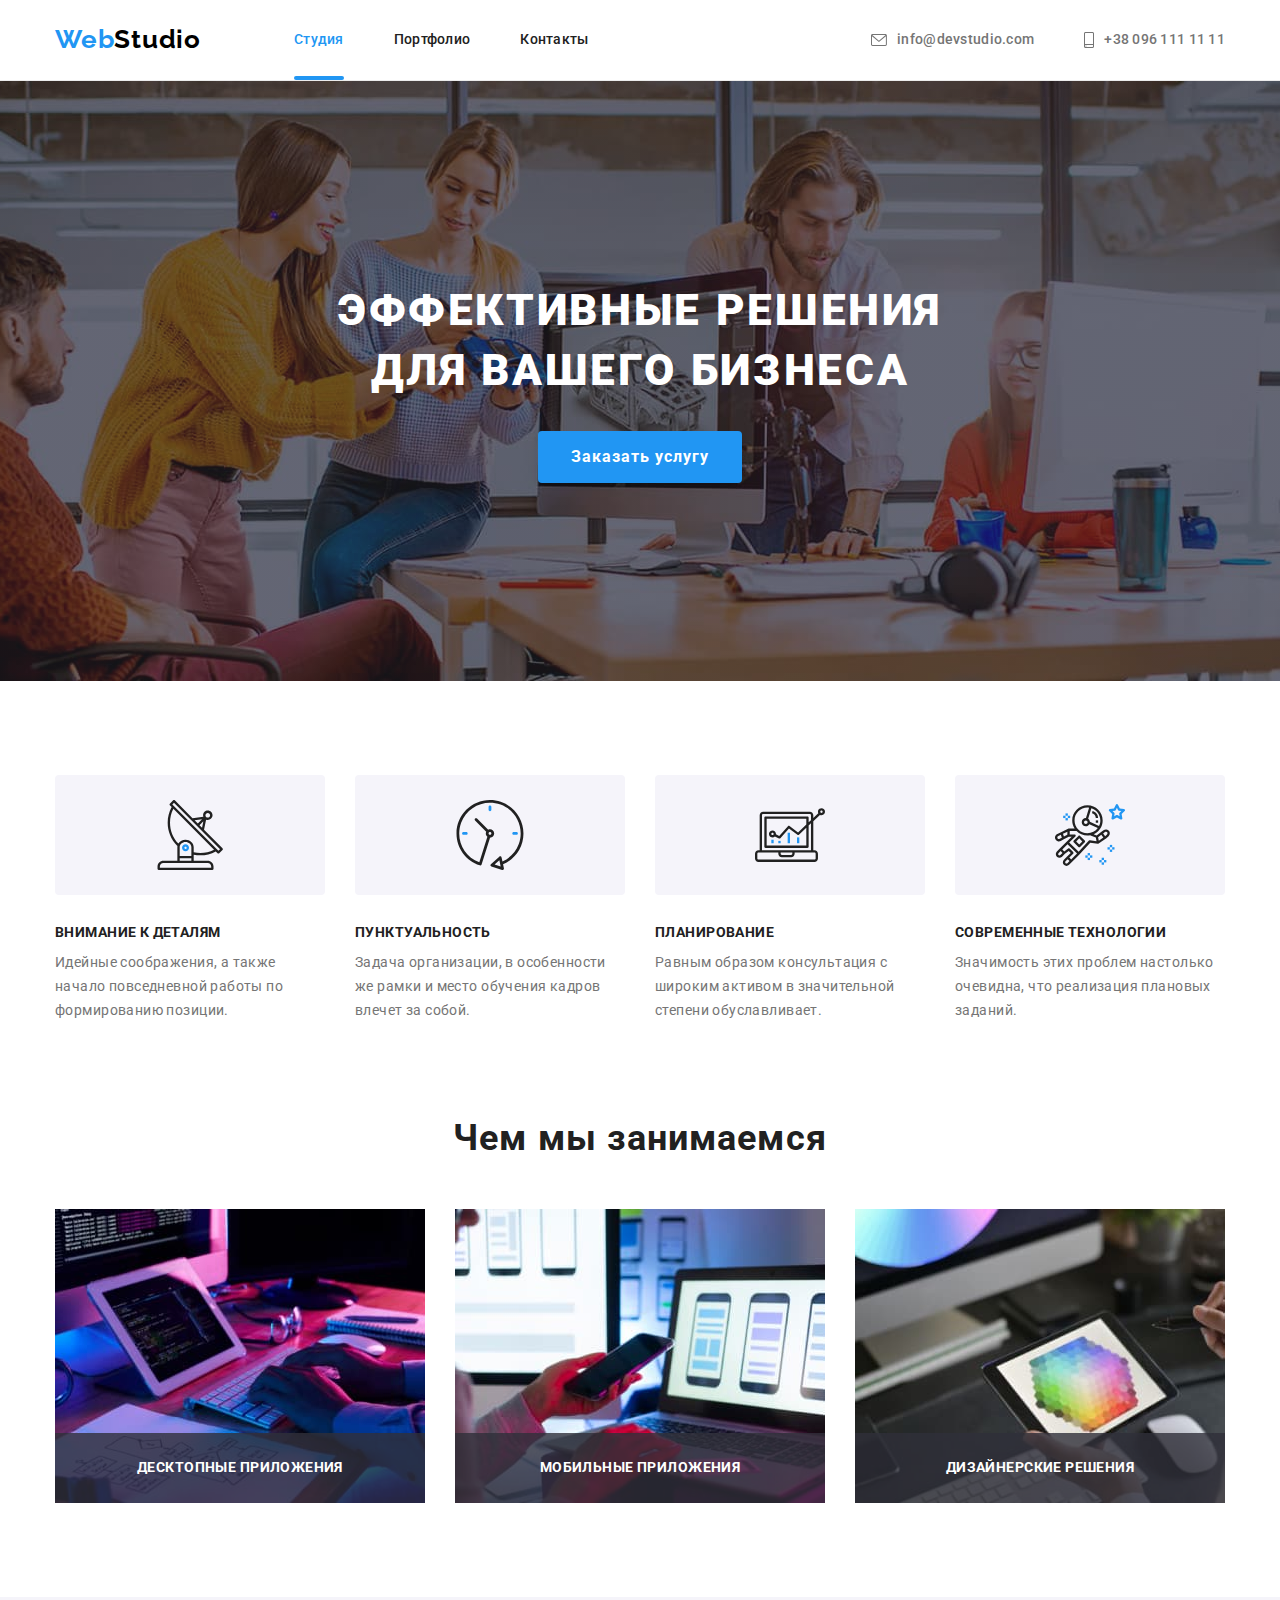
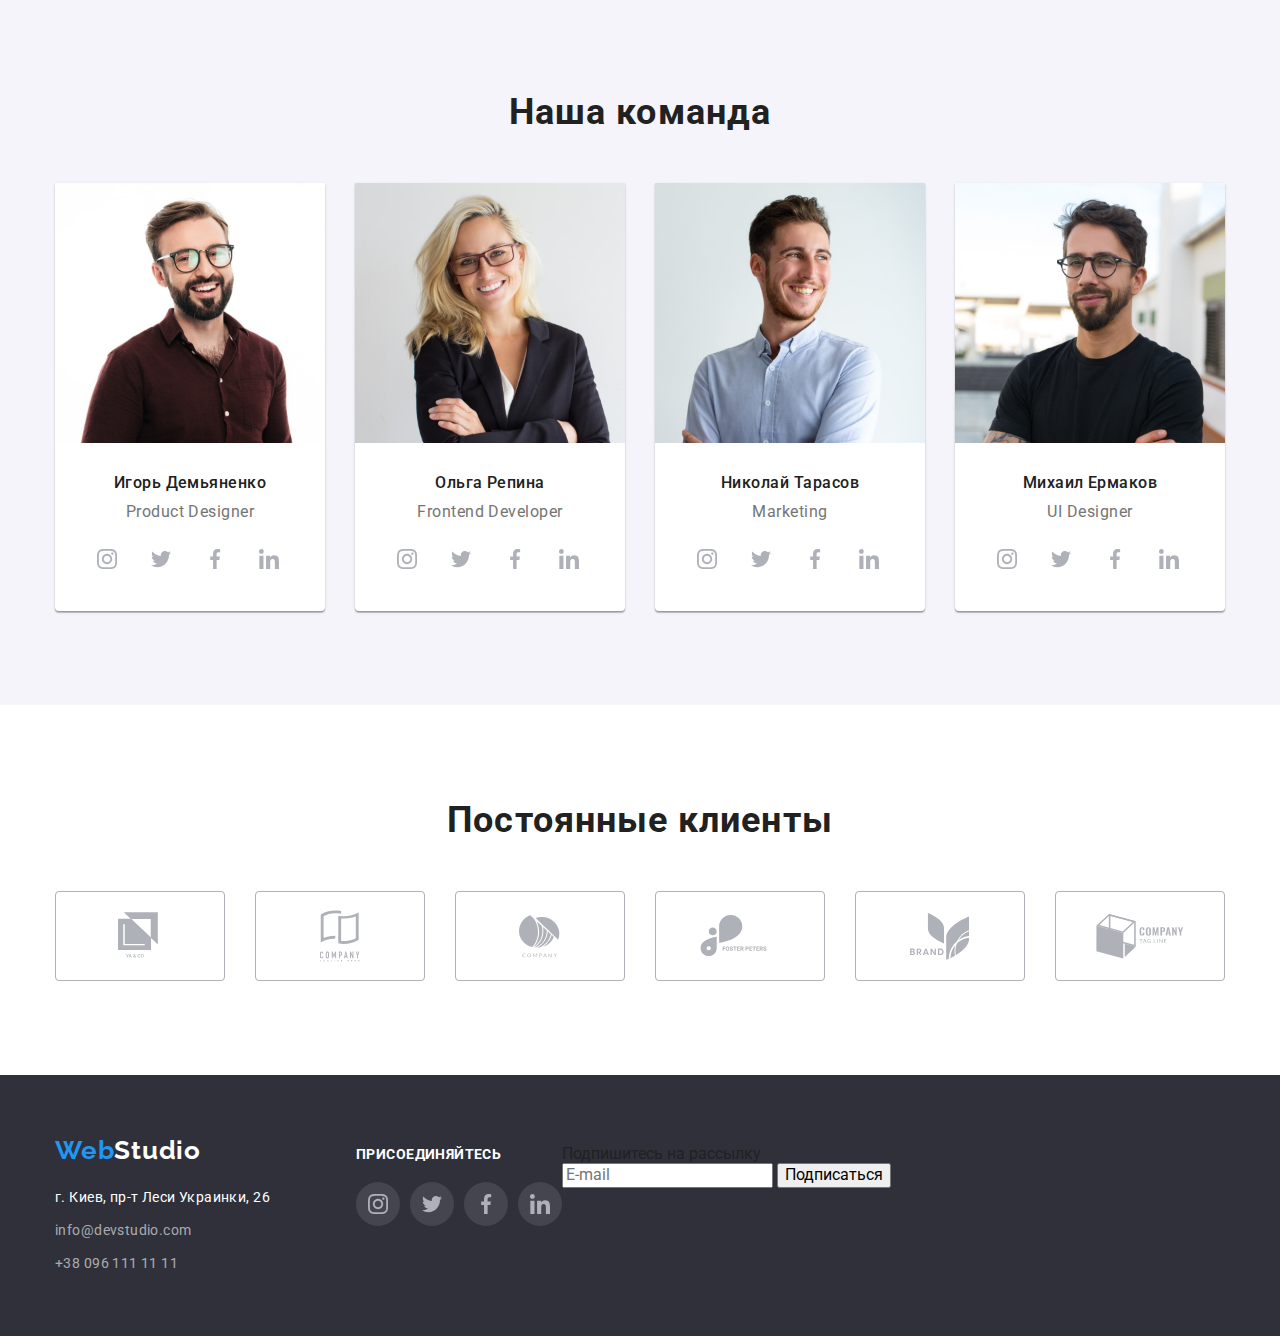
==== index.html @ e7ef0a03 "add basic markup of the form on main page, add new opimized SVG icons to the sprite" ====
<!DOCTYPE html>
<html lang="ru">
  <head>
    <meta charset="UTF-8" />
    <meta name="viewport" content="width=device-width, initial-scale=1.0" />
    <title>WebStudio</title>
    <link rel="preconnect" href="https://fonts.gstatic.com" />
    <link rel="preconnect" href="https://fonts.gstatic.com" />
    <link rel="preconnect" href="https://fonts.gstatic.com" />
    <link rel="preconnect" href="https://fonts.gstatic.com" />
    <link
      href="https://fonts.googleapis.com/css2?family=Raleway:wght@700&family=Roboto:wght@400;500;700;900&display=swap"
      rel="stylesheet"
    />
    <link
      rel="stylesheet"
      href="https://cdnjs.cloudflare.com/ajax/libs/modern-normalize/1.0.0/modern-normalize.min.css"
    />
    <link rel="stylesheet" href="./css/style.css" />
  </head>
  <body>
    <!-- Header of a page -->
    <header class="header">
      <div class="container">
        <!-- Navigation -->
        <nav class="site-nav">
          <!-- logo -->
          <a href="./index.html" class="logo link"><span>Web</span>Studio</a>
          <!-- Main links -->
          <ul class="main-nav list">
            <li class="item">
              <a href="./index.html" class="current link">Студия</a>
            </li>
            <li class="item">
              <a href="./portfolio.html" class="link">Портфолио</a>
            </li>
            <li class="item"><a href="#" class="link">Контакты</a></li>
          </ul>
        </nav>
        <!-- Contacnts -->
        <ul class="contacts-nav list">
          <li class="item">
            <a href="mailto:info@devstudio.com" class="link">
              <svg class="icon-email" width="16px" height="12px">
                <use href="./images/sprite.svg#email"></use>
              </svg>
              info@devstudio.com
            </a>
          </li>
          <li class="item">
            <a href="tel:+380961111111" class="link">
              <svg class="icon-phone" width="10px" height="16px">
                <use href="./images/sprite.svg#phone"></use>
              </svg>
              +38 096 111 11 11
            </a>
          </li>
        </ul>
      </div>
    </header>

    <!-- Main content-->
    <main>
      <!--Hero section-->
      <section class="hero">
        <h1 class="hero-title">Эффективные решения<br />для вашего бизнеса</h1>
        <a href="#" class="hero-button link" data-modal-open>Заказать услугу</a>
      </section>

      <!-- Section Our advantages -->
      <section class="section no-padding-bt">
        <h2 class="section-title visually-hidden">Наши преимущества</h2>
        <ul class="advantages list container">
          <li class="item">
            <div class="thumb">
              <svg class="icon">
                <use href="./images/sprite.svg#satellite-dish"></use>
              </svg>
            </div>
            <h3 class="title">Внимание к деталям</h3>
            <p>
              Идейные соображения, а также начало повседневной работы по
              формированию позиции.
            </p>
          </li>
          <li class="item">
            <div class="thumb">
              <svg class="icon">
                <use href="./images/sprite.svg#clock"></use>
              </svg>
            </div>
            <h3 class="title">Пунктуальность</h3>
            <p>
              Задача организации, в особенности же рамки и место обучения кадров
              влечет за собой.
            </p>
          </li>
          <li class="item">
            <div class="thumb">
              <svg class="icon">
                <use href="./images/sprite.svg#diagram"></use>
              </svg>
            </div>
            <h3 class="title">Планирование</h3>
            <p>
              Равным образом консультация с широким активом в значительной
              степени обуславливает.
            </p>
          </li>
          <li class="item">
            <div class="thumb">
              <svg class="icon">
                <use href="./images/sprite.svg#astronaut"></use>
              </svg>
            </div>
            <h3 class="title">Современные технологии</h3>
            <p>
              Значимость этих проблем настолько очевидна, что реализация
              плановых заданий.
            </p>
          </li>
        </ul>
      </section>

      <!-- Section What we do -->
      <section class="section works">
        <div class="container">
          <h2 class="section-title">Чем мы занимаемся</h2>
          <ul class="images list">
            <li class="item">
              <img
                src="./images/pic-1.jpg"
                alt="Человек пишет код на планшете с помощью беспроводной клавиатуры"
                width="370"
                height="294"
              />
              <div class="label">
                <p>Десктопные приложения</p>
              </div>
            </li>
            <li class="item">
              <img
                src="./images/pic-2.jpg"
                alt="Смартфон в руках человека"
                width="370"
                height="294"
              />
              <div class="label">
                <p>Мобильные приложения</p>
              </div>
            </li>
            <li class="item">
              <img
                src="./images/pic-3.jpg"
                alt="Человек выбирает стилусом на планшете цвет из палитры"
                width="370"
                height="294"
              />
              <div class="label">
                <p>Дизайнерские решения</p>
              </div>
            </li>
          </ul>
        </div>
      </section>

      <!-- Section Our team -->
      <section class="section team">
        <div class="container">
          <h2 class="section-title">Наша команда</h2>
          <ul class="team-memeber list">
            <li class="card">
              <img
                src="./images/team-member-1.jpg"
                alt="Парень в очках в бордовой рубашке"
                width="270"
                height="260"
              />
              <div class="card-info">
                <h3 class="title">Игорь Демьяненко</h3>
                <p>Product Designer</p>
                <ul class="social-links list">
                  <li class="icon-item">
                    <a
                      href="#"
                      class="icon-thumb link"
                      aria-label="instagram link"
                    >
                      <svg class="social-link-icon" width="20px" height="20px">
                        <use href="./images/sprite.svg#instagram"></use>
                      </svg>
                    </a>
                  </li>
                  <li class="icon-item">
                    <a
                      href="#"
                      class="icon-thumb link"
                      aria-label="twitter link"
                    >
                      <svg class="social-link-icon" width="20px" height="20px">
                        <use href="./images/sprite.svg#twitter"></use>
                      </svg>
                    </a>
                  </li>
                  <li class="icon-item">
                    <a
                      href="#"
                      class="icon-thumb link"
                      aria-label="facebook link"
                    >
                      <svg class="social-link-icon" width="20px" height="20px">
                        <use href="./images/sprite.svg#facebook"></use>
                      </svg>
                    </a>
                  </li>
                  <li class="icon-item">
                    <a
                      href="#"
                      class="icon-thumb link"
                      aria-label="linkedin link"
                    >
                      <svg class="social-link-icon" width="20px" height="20px">
                        <use href="./images/sprite.svg#linkedin"></use>
                      </svg>
                    </a>
                  </li>
                </ul>
              </div>
            </li>
            <li class="card">
              <img
                src="./images/team-member-2.jpg"
                alt="Блондинка в очках в черном пиджаке"
                width="270"
                height="260"
              />
              <div class="card-info">
                <h3 class="title">Ольга Репина</h3>
                <p>Frontend Developer</p>
                <ul class="social-links list">
                  <li class="icon-item">
                    <a
                      href="#"
                      class="icon-thumb link"
                      aria-label="instagram link"
                    >
                      <svg class="social-link-icon" width="20px" height="20px">
                        <use href="./images/sprite.svg#instagram"></use>
                      </svg>
                    </a>
                  </li>
                  <li class="icon-item">
                    <a
                      href="#"
                      class="icon-thumb link"
                      aria-label="twitter link"
                    >
                      <svg class="social-link-icon" width="20px" height="20px">
                        <use href="./images/sprite.svg#twitter"></use>
                      </svg>
                    </a>
                  </li>
                  <li class="icon-item">
                    <a
                      href="#"
                      class="icon-thumb link"
                      aria-label="facebook link"
                    >
                      <svg class="social-link-icon" width="20px" height="20px">
                        <use href="./images/sprite.svg#facebook"></use>
                      </svg>
                    </a>
                  </li>
                  <li class="icon-item">
                    <a
                      href="#"
                      class="icon-thumb link"
                      aria-label="linkedin link"
                    >
                      <svg class="social-link-icon" width="20px" height="20px">
                        <use href="./images/sprite.svg#linkedin"></use>
                      </svg>
                    </a>
                  </li>
                </ul>
              </div>
            </li>
            <li class="card">
              <img
                src="./images/team-member-3.jpg"
                alt="Парень в голубой рубашке"
                width="270"
                height="260"
              />
              <div class="card-info">
                <h3 class="title">Николай Тарасов</h3>
                <p>Marketing</p>
                <ul class="social-links list">
                  <li class="icon-item">
                    <a
                      href="#"
                      class="icon-thumb link"
                      aria-label="instagram link"
                    >
                      <svg class="social-link-icon" width="20px" height="20px">
                        <use href="./images/sprite.svg#instagram"></use>
                      </svg>
                    </a>
                  </li>
                  <li class="icon-item">
                    <a
                      href="#"
                      class="icon-thumb link"
                      aria-label="twitter link"
                    >
                      <svg class="social-link-icon" width="20px" height="20px">
                        <use href="./images/sprite.svg#twitter"></use>
                      </svg>
                    </a>
                  </li>
                  <li class="icon-item">
                    <a
                      href="#"
                      class="icon-thumb link"
                      aria-label="facebook link"
                    >
                      <svg class="social-link-icon" width="20px" height="20px">
                        <use href="./images/sprite.svg#facebook"></use>
                      </svg>
                    </a>
                  </li>
                  <li class="icon-item">
                    <a
                      href="#"
                      class="icon-thumb link"
                      aria-label="linkedin link"
                    >
                      <svg class="social-link-icon" width="20px" height="20px">
                        <use href="./images/sprite.svg#linkedin"></use>
                      </svg>
                    </a>
                  </li>
                </ul>
              </div>
            </li>
            <li class="card">
              <img
                src="./images/team-member-4.jpg"
                alt="Парень в очках в черной футболке"
                width="270"
                height="260"
              />
              <div class="card-info">
                <h3 class="title">Михаил Ермаков</h3>
                <p>UI Designer</p>
                <ul class="social-links list">
                  <li class="icon-item">
                    <a
                      href="#"
                      class="icon-thumb link"
                      aria-label="instagram link"
                    >
                      <svg class="social-link-icon" width="20px" height="20px">
                        <use href="./images/sprite.svg#instagram"></use>
                      </svg>
                    </a>
                  </li>
                  <li class="icon-item">
                    <a
                      href="#"
                      class="icon-thumb link"
                      aria-label="twitter link"
                    >
                      <svg class="social-link-icon" width="20px" height="20px">
                        <use href="./images/sprite.svg#twitter"></use>
                      </svg>
                    </a>
                  </li>
                  <li class="icon-item">
                    <a
                      href="#"
                      class="icon-thumb link"
                      aria-label="facebook link"
                    >
                      <svg class="social-link-icon" width="20px" height="20px">
                        <use href="./images/sprite.svg#facebook"></use>
                      </svg>
                    </a>
                  </li>
                  <li class="icon-item">
                    <a
                      href="#"
                      class="icon-thumb link"
                      aria-label="linkedin link"
                    >
                      <svg class="social-link-icon" width="20px" height="20px">
                        <use href="./images/sprite.svg#linkedin"></use>
                      </svg>
                    </a>
                  </li>
                </ul>
              </div>
            </li>
          </ul>
        </div>
      </section>
      <section class="section clients">
        <div class="container">
          <h2 class="section-title">Постоянные клиенты</h2>
          <ul class="list">
            <li class="client-thumb">
              <a href="#" class="link">
                <svg class="icon" width="44px" height="49px">
                  <use href="./images/sprite.svg#logo-1"></use>
                </svg>
              </a>
            </li>
            <li class="client-thumb">
              <a href="#" class="link">
                <svg class="icon" width="40px" height="52px">
                  <use href="./images/sprite.svg#logo-2"></use>
                </svg>
              </a>
            </li>
            <li class="client-thumb">
              <a href="#" class="link">
                <svg class="icon" width="41px" height="43px">
                  <use href="./images/sprite.svg#logo-3"></use>
                </svg>
              </a>
            </li>
            <li class="client-thumb">
              <a href="#" class="link">
                <svg class="icon" width="80px" height="42px">
                  <use href="./images/sprite.svg#logo-4"></use>
                </svg>
              </a>
            </li>
            <li class="client-thumb">
              <a href="#" class="link">
                <svg class="icon" width="59px" height="47px">
                  <use href="./images/sprite.svg#logo-5"></use>
                </svg>
              </a>
            </li>
            <li class="client-thumb">
              <a href="#" class="link">
                <svg class="icon" width="88px" height="45px">
                  <use href="./images/sprite.svg#logo-6"></use>
                </svg>
              </a>
            </li>
          </ul>
        </div>
      </section>
    </main>

    <!-- Footer of a page -->
    <footer class="footer">
      <div class="container">
        <!-- Logo -->
        <div class="adress-wrapper">
          <a href="./index.html" class="logo link"><span>Web</span>Studio</a>
          <!-- Adress -->
          <address>
            <ul class="footer-info list">
              <li class="footer-address item">
                г. Киев, пр-т Леси Украинки, 26
              </li>
              <li class="item">
                <a href="mailto:info@devstudio.com" class="footer-contact link"
                  >info@devstudio.com</a
                >
              </li>
              <li class="item">
                <a href="tel:+380961111111" class="footer-contact link"
                  >+38 096 111 11 11</a
                >
              </li>
            </ul>
          </address>
        </div>
        <div class="social-links-wrapper">
          <p>Присоединяйтесь</p>
          <ul class="social-links list">
            <li class="icon-item">
              <a href="#" class="icon-thumb link" aria-label="instagram link">
                <svg class="social-link-icon" width="20px" height="20px">
                  <use href="./images/sprite.svg#instagram"></use>
                </svg>
              </a>
            </li>
            <li class="icon-item">
              <a href="#" class="icon-thumb link" aria-label="twitter link">
                <svg class="social-link-icon" width="20px" height="20px">
                  <use href="./images/sprite.svg#twitter"></use>
                </svg>
              </a>
            </li>
            <li class="icon-item">
              <a href="#" class="icon-thumb link" aria-label="facebook link">
                <svg class="social-link-icon" width="20px" height="20px">
                  <use href="./images/sprite.svg#facebook"></use>
                </svg>
              </a>
            </li>
            <li class="icon-item">
              <a href="#" class="icon-thumb link" aria-label="linkedin link">
                <svg class="social-link-icon" width="20px" height="20px">
                  <use href="./images/sprite.svg#linkedin"></use>
                </svg>
              </a>
            </li>
          </ul>
        </div>
        <div class="subscribe-wrapper">
          <p>Подпишитесь на рассылку</p>
          <form>
            <input type="email" name="email" placeholder="E-mail" />
            <button type="submit">Подписаться</button>
          </form>
        </div>
      </div>
    </footer>

    <!-- Modal window -->
    <div class="backdrop is-hidden" data-modal>
      <div class="modal">
        <button class="button" data-modal-close>
          <svg class="icon-close" width="11px" height="11px">
            <use href="./images/sprite.svg#close"></use>
          </svg>
        </button>
      </div>
    </div>
    <script src="./js/modal.js"></script>
    <script>
      (() => {
        document
          .querySelector(".js-speaker-form")
          .addEventListener("submit", (e) => {
            e.preventDefault();

            new FormData(e.currentTarget).forEach((value, name) =>
              console.log(`${name}: ${value}`)
            );

            e.currentTarget.reset();
          });
      })();
    </script>
  </body>
</html>
---- css/style.css ----
/* Палитра
color: #212121; цвет основного текста
color: #757575; цвет текста второстепенный
color: #2196F3; цвет акцента
color: #FFFFFF; для адреса
color: rgba(255, 255, 255, 0.6); для ссылок в футере
color: #000000; цвет лого 2й части

background: #FFFFFF; основной
background: #2F303A; цвет фона hero и футера
background: #F5F4FA; цвет фона секции наша команда
 */

:root {
  --primary-text-color: #212121;
  --secondary-text-color: #757575;
  --primary-accent-color: #2196f3;
  --secondary-accent-color: #ffffff;
  --footer-link-color: rgba(255, 255, 255, 0.6);
  --logo-color: #000000;
  --primary-background-color: #ffffff;
  --secondary-background-color: #2f303a;
  --section-background-color: #f5f4fa;
  --portfolio-card-border-color: #eeeeee;
  --header-border-color: #ececec;
  --icon-color: #afb1b8;
  --lable-background-color: rgba(47, 48, 58, 0.8);
  --card-overlay-color: rgba(33, 150, 243, 0.9);
  --backdrop-background-color: rgba(0, 0, 0, 0.2);
}

/* Main features */

body {
  font-family: "Roboto", sans-serif;
  color: var(--primary-text-color);
  background-color: var(--primary-background-color);
}

h1,
h2,
h3,
h4,
h5,
h6,
p {
  margin-top: 0;
  margin-bottom: 0;
}

.list {
  padding: 0;
  margin: 0;
  list-style: none;
}

.link {
  text-decoration: none;
  color: var(--primary-text-color);
}

.container {
  width: 1200px;
  padding-left: 15px;
  padding-right: 15px;
  margin-top: 0;
  margin-bottom: 0;
  margin-right: auto;
  margin-left: auto;

  /* outline: 1px solid tomato; */
}

img {
  display: block;
  max-width: 100%;
  height: auto;
}

.visually-hidden {
  position: absolute;
  width: 1px;
  height: 1px;
  margin: -1px;
  border: 0;
  padding: 0;
  clip: rect(0 0 0 0);
  overflow: hidden;
}

/* Header */
/* Logo */
.logo {
  font-family: "Raleway", sans-serif;
  font-weight: 700;
  font-size: 26px;
  line-height: 1.2;
  letter-spacing: 0.03em;

  color: var(--logo-color);

  /* background-color: teal; */
}
.logo span {
  color: var(--primary-accent-color);
}

.logo:focus,
.logo:hover {
  cursor: pointer;
}

/* Navigation */
.header .container {
  display: flex;
  align-items: center;

  /* background-color: orange; */
}

.header {
  border-bottom: 1px solid var(--header-border-color);
}

.site-nav {
  display: flex;
  align-items: center;
}
.site-nav .logo {
  margin-right: 93px;
}

.main-nav {
  display: flex;
}

.main-nav > .item:not(:last-child) {
  margin-right: 50px;
}

.main-nav .link {
  display: block;
  padding-top: 32px;
  padding-bottom: 32px;

  font-weight: 500;
  font-size: 14px;
  line-height: 1.14;
  letter-spacing: 0.02em;

  transition-property: color;
  transition-duration: 250ms;
  transition-timing-function: cubic-bezier(0.4, 0, 0.2, 1);
}

.main-nav a:visited {
  color: var(--primary-text-color);
}

.main-nav .link:hover,
.main-nav .link:focus,
.contacts-nav .link:focus,
.contacts-nav .link:hover {
  color: var(--primary-accent-color);
  cursor: pointer;
}
.main-nav .item .current {
  position: relative;
}

.main-nav .current.link {
  color: var(--primary-accent-color);
}

.current.link::after {
  position: absolute;
  bottom: 0;
  left: 0;

  content: "";
  display: block;
  width: 100%;
  height: 4px;
  border-radius: 2px;
  background: var(--primary-accent-color);
}

.main-nav .current .link:hover {
  cursor: pointer;
}

/* Contacts navigation */
.contacts-nav {
  display: flex;
  margin-left: auto;
}

.contacts-nav > .item:not(:last-child) {
  margin-right: 50px;
}

.contacts-nav .link {
  display: block;
  display: flex;
  align-items: center;

  font-weight: 500;
  font-size: 14px;
  line-height: 1.14;
  letter-spacing: 0.02em;

  color: var(--secondary-text-color);

  transition-property: color;
  transition-duration: 250ms;
  transition-timing-function: cubic-bezier(0.4, 0, 0.2, 1);
}

.icon-email {
  margin-right: 10px;
  fill: currentColor;
}

.icon-phone {
  margin-right: 10px;
  fill: currentColor;
}

/* Main page */

/* Hero */
.hero {
  padding: 200px 0;
  text-align: center;
  background-color: var(--secondary-background-color);

  max-width: 1600px;
  height: 600px;
  margin: 0 auto;
  background-image: linear-gradient(
      to right,
      rgba(47, 48, 58, 0.4),
      rgba(47, 48, 58, 0.4)
    ),
    url(../images/bg-hero-photo-otimized.jpg);
  background-repeat: no-repeat;
  background-size: cover;
  background-position: center;
}

.hero-title {
  margin-bottom: 30px;

  font-weight: 900;
  font-size: 44px;
  line-height: 1.36;
  letter-spacing: 0.06em;
  text-transform: uppercase;

  color: var(--secondary-accent-color);
}

.hero-button {
  display: inline-block;
  border: 1px solid transparent;
  border-radius: 4px;
  padding-top: 10px;
  padding-bottom: 10px;
  padding-left: 32px;
  padding-right: 32px;
  min-width: 200px;
  text-align: center;

  font-weight: 700;
  font-size: 16px;
  line-height: 1.87;
  letter-spacing: 0.06em;

  color: var(--secondary-accent-color);
  background-color: var(--primary-accent-color);
  box-shadow: 0px 4px 4px rgba(0, 0, 0, 0.15);

  transition-property: background-color, color;
  transition-duration: 250ms;
  transition-timing-function: cubic-bezier(0.4, 0, 0.2, 1);
}

.hero-button:focus,
.hero-button:hover {
  color: var(--primary-accent-color);
  background-color: var(--secondary-accent-color);
  cursor: pointer;
}

/* Common section features */
.section {
  padding-top: 94px;
  padding-bottom: 94px;
}

.section.no-padding-bt {
  padding-bottom: 0;
}

.section-title {
  margin-bottom: 50px;

  font-weight: 700;
  font-size: 36px;
  line-height: 1.17;
  text-align: center;
  letter-spacing: 0.03em;
}

/* Section Our advantages  */
.advantages.container {
  display: flex;
}

.advantages .item {
  width: calc((100% - 3 * 30px) / 4);
}

.advantages .item:not(:last-child) {
  margin-right: 30px;
}

.advantages .title {
  margin-bottom: 10px;

  font-weight: 700;
  font-size: 14px;
  line-height: 1.14;
  letter-spacing: 0.03em;
  text-transform: uppercase;
}

.advantages p {
  font-weight: 400;
  font-size: 14px;
  line-height: 1.71;
  letter-spacing: 0.03em;

  color: var(--secondary-text-color);
}
.advantages .thumb {
  display: flex;
  background-color: var(--section-background-color);
  border-radius: 4px;
  margin-bottom: 30px;
  height: 120px;
  justify-content: center;
  align-items: center;
}

.thumb > .icon {
  width: 70px;
  height: 70px;
}

/* Section What we do  */

.images.list {
  display: flex;
}

.images > .item {
  position: relative;

  display: block;
  width: calc((100% - 2 * 30px) / 3);
}

.images > .item:not(:last-child) {
  margin-right: 30px;
}

.images .label {
  position: absolute;
  bottom: 0;
  left: 0;
  right: 0;

  display: flex;
  align-items: center;
  justify-content: center;

  width: 370px;
  min-height: 70px;

  background-color: var(--lable-background-color);
}

.label > p {
  font-weight: 700;
  font-size: 14px;
  line-height: 1.14;
  letter-spacing: 0.03em;
  text-transform: uppercase;
  color: var(--secondary-accent-color);
}

/* Section Our team */
.team {
  background-color: var(--section-background-color);
}
.team-memeber.list {
  display: flex;
}

.team-memeber > .card {
  width: calc((100% - 3 * 30px) / 4);
  background-color: var(--primary-background-color);
  box-shadow: 0px 1px 3px rgba(0, 0, 0, 0.12), 0px 1px 1px rgba(0, 0, 0, 0.14),
    0px 2px 1px rgba(0, 0, 0, 0.2);
  border-radius: 0px 0px 4px 4px;
}

.team-memeber > .card:not(:last-child) {
  margin-right: 30px;
}

.team-memeber .card-info {
  display: inline-block;
  width: 270px;
  padding-top: 30px;
  padding-bottom: 30px;
  padding-left: 30px;
  padding-right: 30px;
  text-align: center;
}

.team-memeber .title {
  margin-bottom: 10px;

  font-weight: 500;
  font-size: 16px;
  line-height: 1.19;
  letter-spacing: 0.03em;
}

.team p {
  font-weight: 400;
  font-size: 16px;
  line-height: 1.19;
  letter-spacing: 0.03em;
  margin-bottom: 16px;

  color: var(--secondary-text-color);
}

/* Social links */

.social-links {
  display: flex;
}
.social-links > .icon-item {
  display: flex;
}

.social-links .icon-item:not(:last-child) {
  margin-right: 10px;
}

.social-links .icon-thumb {
  display: flex;
  width: 44px;
  height: 44px;
  justify-content: center;
  align-items: center;
  color: var(--icon-color);
  border: 1px solid transparent;
  border-radius: 50%;

  transition-property: color, background-color;
  transition-duration: 250ms;
  transition-timing-function: cubic-bezier(0.4, 0, 0.2, 1);
}

.social-links .icon-thumb:hover {
  cursor: pointer;
  color: var(--secondary-accent-color);
  background-color: var(--primary-accent-color);
}

.social-link-icon {
  fill: currentColor;
}

/* Our clients section */

.clients .list {
  display: flex;
}

.client-thumb {
  width: calc((100% - 5 * 30px) / 6);
}

.client-thumb:not(:last-child) {
  margin-right: 30px;
}
.client-thumb > .link {
  display: flex;
  justify-content: center;
  align-items: center;
  height: 90px;
  color: var(--icon-color);
  border: 1px solid var(--icon-color);
  border-radius: 4px;

  transition-property: color, border-color;
  transition-duration: 250ms;
  transition-timing-function: cubic-bezier(0.4, 0, 0.2, 1);
}

.client-thumb > .link:hover {
  color: var(--primary-accent-color);
  border: 1px solid var(--primary-accent-color);
  cursor: pointer;
}

.client-thumb .icon {
  fill: currentColor;
}

/* Footer */
.footer {
  background-color: var(--secondary-background-color);
}

.footer .container {
  display: flex;
  align-items: baseline;
  padding-top: 60px;
  padding-bottom: 60px;
}

.footer .adress-wrapper {
  width: 231px;
  margin-right: 70px;
}

.footer .logo {
  display: inline-block;
  margin-bottom: 20px;
  color: var(--secondary-accent-color);

  /* background-color: teal; */
}

.footer-info .item {
  display: block;
}

.footer-address {
  font-weight: 400;
  font-size: 14px;
  line-height: 1.71;
  letter-spacing: 0.03em;
  font-style: normal;
  color: var(--secondary-accent-color);
}

.footer-contact {
  font-weight: 400;
  font-size: 14px;
  line-height: 1.71;
  letter-spacing: 0.03em;
  font-style: normal;
  color: var(--footer-link-color);

  transition-property: color;
  transition-duration: 250ms;
  transition-timing-function: cubic-bezier(0.4, 0, 0.2, 1);
}

.footer-info > .item:not(:last-child) {
  margin-bottom: 9px;
}

.footer-contact:focus,
.footer-contact:hover {
  color: var(--primary-accent-color);
  cursor: pointer;
}

.social-links-wrapper > p {
  margin-bottom: 20px;

  font-weight: 700;
  font-size: 14px;
  line-height: 1.14x;
  letter-spacing: 0.03em;
  text-transform: uppercase;

  color: #ffffff;
}

.footer .icon-thumb {
  background: rgba(255, 255, 255, 0.1);
  border: 1px solid transparent;
  border-radius: 50%;
}

/* Portfolio page */
/* Filter */
.portfolio.container {
  padding-top: 94px;
  padding-bottom: 94px;
}

.filter.list {
  display: flex;
  margin-bottom: 50px;
  justify-content: center;
}

.filter .item:not(:last-child) {
  margin-right: 8px;
}

.filter-button {
  padding-top: 6px;
  padding-right: 22px;
  padding-bottom: 6px;
  padding-left: 22px;

  border: 1px solid transparent;
  border-radius: 4px;

  font-weight: 500;
  font-size: 16px;
  line-height: 1.62;
  letter-spacing: 0.03em;

  transition-property: color, background-color, box-shadow, border;
  transition-duration: 250ms;
  transition-timing-function: cubic-bezier(0.4, 0, 0.2, 1);
}

.filter-button:hover,
.filter-button:focus {
  color: var(--secondary-accent-color);
  background-color: var(--primary-accent-color);
  box-shadow: 0px 3px 1px rgba(0, 0, 0, 0.1), 0px 1px 2px rgba(0, 0, 0, 0.08),
    0px 2px 2px rgba(0, 0, 0, 0.12);
  border: 1px solid var(--primary-accent-color);
}

/* Examples */
.work-examples.list {
  display: flex;
  flex-wrap: wrap;
}

.example-card {
  width: calc((100% - 2 * 30px) / 3);
  margin-right: 30px;
  margin-bottom: 30px;
}

.example-card:nth-child(3n) {
  margin-right: 0;
}

.example-card:nth-last-child(-n + 3) {
  margin-bottom: 0;
}

.example-card > .link {
  display: block;

  transition-property: box-shadow;
  transition-duration: 250ms;
  transition-timing-function: cubic-bezier(0.4, 0, 0.2, 1);
}

.example-card > .link:hover {
  box-shadow: 0px 1px 1px rgba(0, 0, 0, 0.12), 0px 4px 4px rgba(0, 0, 0, 0.06),
    1px 4px 6px rgba(0, 0, 0, 0.16);
  cursor: pointer;
}

.example-card .card-info {
  width: 370px;
  padding-top: 20px;
  padding-right: 24px;
  padding-bottom: 20px;
  padding-left: 24px;
  border-left: 1px solid var(--portfolio-card-border-color);
  border-right: 1px solid var(--portfolio-card-border-color);
  border-bottom: 1px solid var(--portfolio-card-border-color);
}

.example-card .title {
  margin-bottom: 4px;

  text-align: left;
  font-weight: 700;
  font-size: 18px;
  line-height: 2;
  letter-spacing: 0.06em;

  color: var(--primary-text-color);
}

.example-card p {
  text-align: left;
  font-weight: 400;
  font-size: 16px;
  line-height: 1.88;
  letter-spacing: 0.03em;

  color: var(--secondary-text-color);
}

.example-card .thumb {
  position: relative;

  overflow: hidden;
}

.example-card .thumb::before {
  display: inline-block;
  content: "";

  position: absolute;
  width: 100%;
  height: 100%;
  background-color: var(--card-overlay-color);

  opacity: 0;

  transform: translateY(100%);
  transition-property: opacity, transform;
  transition-duration: 250ms;
  transition-timing-function: cubic-bezier(0.4, 0, 0.2, 1);
}

.thumb > .description {
  position: absolute;

  padding-top: 63px;
  padding-bottom: 63px;
  padding-right: 24px;
  padding-left: 24px;
  font-weight: 400;
  font-size: 18px;
  line-height: 1.56;
  letter-spacing: 0.03em;

  color: var(--secondary-accent-color);

  opacity: 0;

  transform: translateY(100%);

  transition-property: opacity, transform;
  transition-duration: 250ms;
  transition-timing-function: cubic-bezier(0.4, 0, 0.2, 1);
}

.example-card > .link:hover .thumb::before {
  transform: translateY(0);
}

.example-card > .link:hover .description {
  transform: translateY(0);
}

.example-card:hover .thumb::before {
  opacity: 1;
}

.example-card:hover .description {
  opacity: 1;
}

/* Modal window */
.backdrop {
  position: fixed;
  top: 0;
  left: 0;
  width: 100%;
  height: 100%;

  opacity: 1;

  transition: opacity 250ms cubic-bezier(0.4, 0, 0.2, 1);

  background-color: var(--backdrop-background-color);
}

.backdrop.is-hidden {
  visibility: hidden;
  opacity: 0;
  pointer-events: none;
}

.backdrop.is-hidden .modal {
  transform: translate(-50%, -50%) scale(0.8);
}

.modal {
  position: absolute;
  top: 50%;
  left: 50%;

  display: flex;
  justify-content: flex-end;
  min-width: 528px;
  min-height: 581px;
  padding: 8px;

  background-color: var(--primary-background-color);
  box-shadow: 0px 1px 3px rgba(0, 0, 0, 0.12), 0px 1px 1px rgba(0, 0, 0, 0.14),
    0px 2px 1px rgba(0, 0, 0, 0.2);
  border-radius: 4px;

  transform: translate(-50%, -50%) scale(1);
  transition: transform 250ms cubic-bezier(0.4, 0, 0.2, 1);
}

.modal .button {
  display: flex;
  display: block;
  justify-content: center;
  align-items: center;
  width: 30px;
  height: 30px;
  border-radius: 50%;
  border: 1px solid var(--header-border-color);

  background-color: transparent;

  transition-property: opacity;
  transition-duration: 250ms;
  transition-timing-function: cubic-bezier(0.4, 0, 0.2, 1);
}

.modal .button:hover,
.modal .button:focus {
  color: var(--primary-accent-color);
  cursor: pointer;
  border: 1px solid var(--primary-accent-color);
}

.button .icon-close {
  fill: currentColor;
}
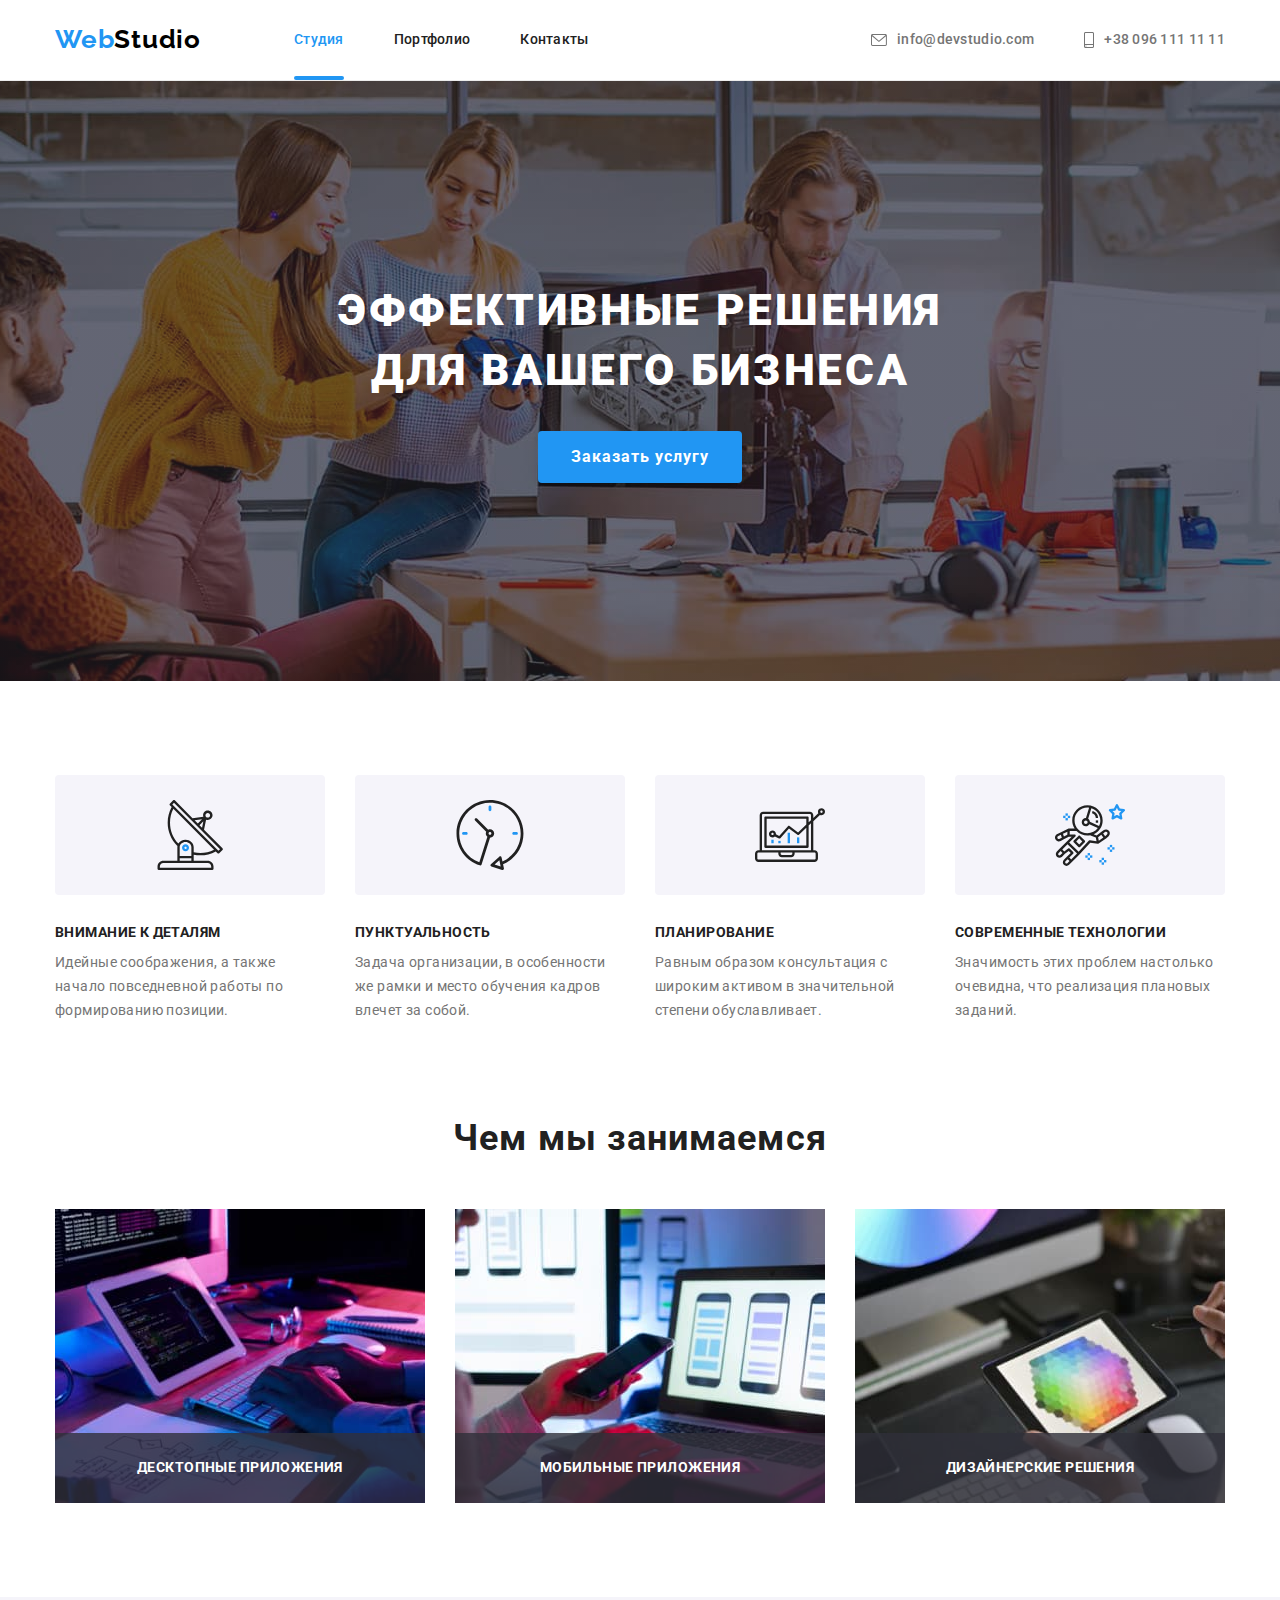
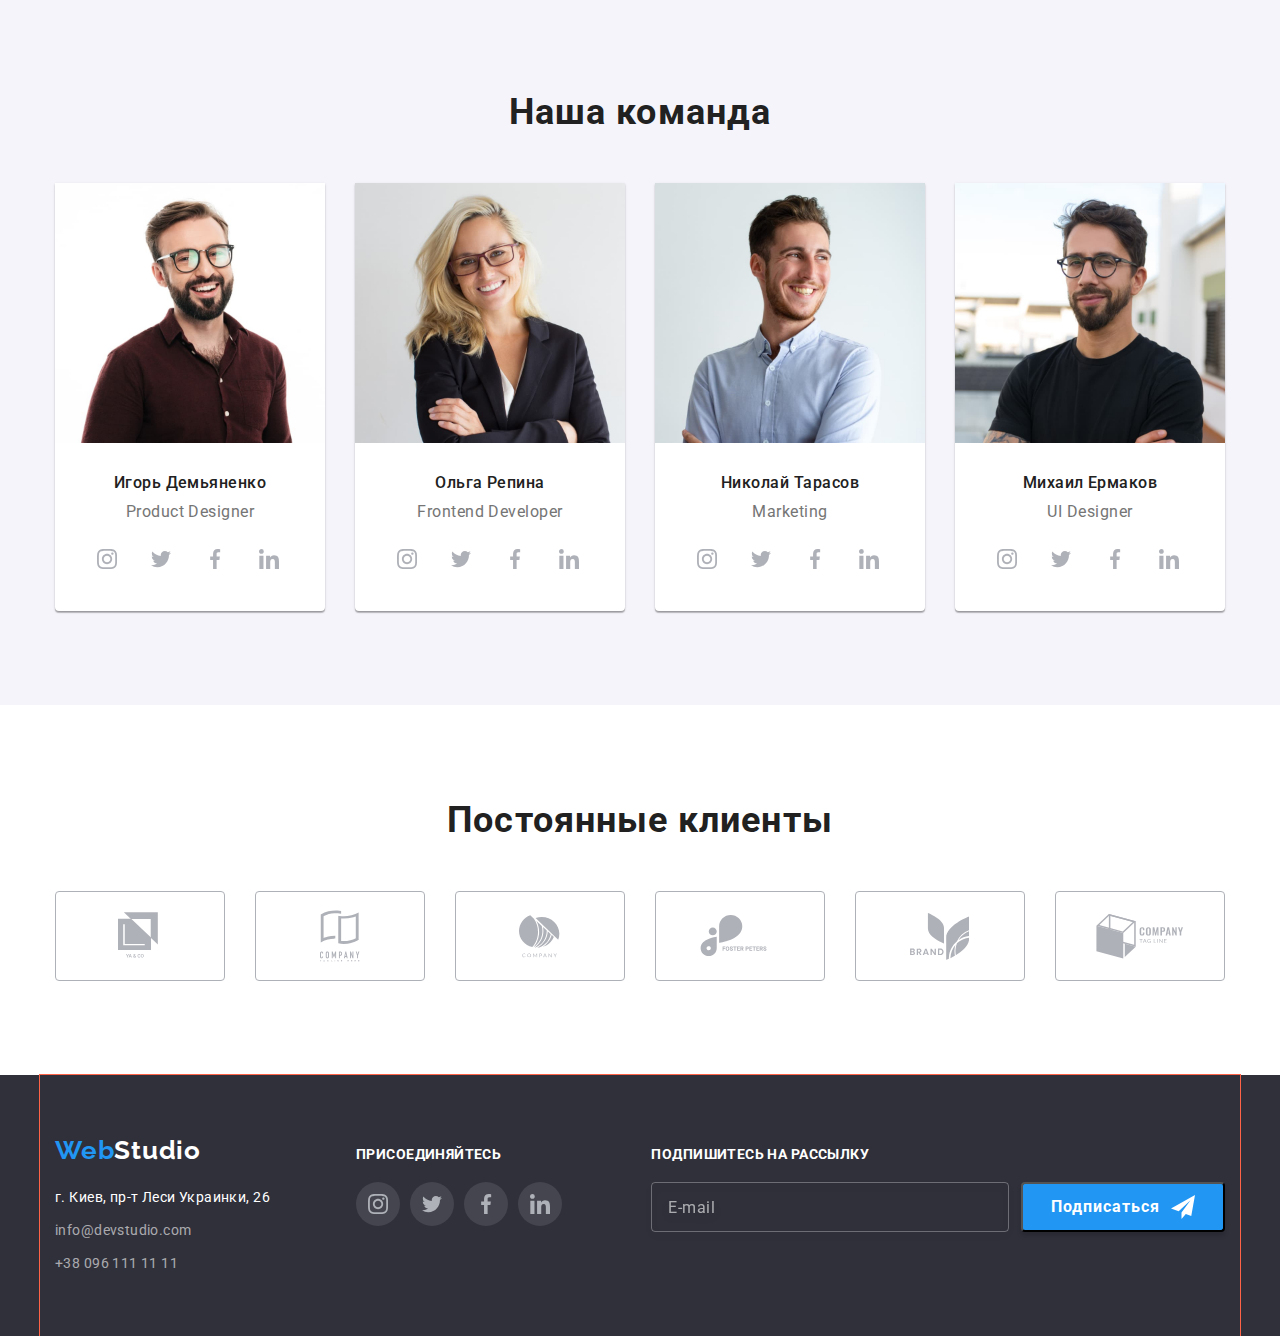
==== commit 20638977: "add style to the subscription form" ====
--- a/index.html
+++ b/index.html
@@ -515,9 +515,19 @@
         </div>
         <div class="subscribe-wrapper">
           <p>Подпишитесь на рассылку</p>
-          <form>
-            <input type="email" name="email" placeholder="E-mail" />
-            <button type="submit">Подписаться</button>
+          <form class="form js-speaker-form">
+            <input
+              class="form-input"
+              type="email"
+              name="email"
+              placeholder="E-mail"
+            />
+            <button class="button" type="submit">
+              <span>Подписаться</span>
+              <svg class="icon-send" width="24px" height="24px">
+                <use href="./images/sprite.svg#send"></use>
+              </svg>
+            </button>
           </form>
         </div>
       </div>
@@ -534,6 +544,7 @@
       </div>
     </div>
     <script src="./js/modal.js"></script>
+
     <script>
       (() => {
         document
--- a/css/style.css
+++ b/css/style.css
@@ -534,6 +534,8 @@
   align-items: baseline;
   padding-top: 60px;
   padding-bottom: 60px;
+
+  outline: 1px solid tomato;
 }
 
 .footer .adress-wrapper {
@@ -585,7 +587,8 @@
   cursor: pointer;
 }
 
-.social-links-wrapper > p {
+.social-links-wrapper > p,
+.subscribe-wrapper > p {
   margin-bottom: 20px;
 
   font-weight: 700;
@@ -603,6 +606,88 @@
   border-radius: 50%;
 }
 
+.subscribe-wrapper {
+  margin-left: auto;
+}
+
+.footer .form {
+  display: flex;
+}
+
+.footer .form-input {
+  display: block;
+  width: 358px;
+  height: 50px;
+  padding: 15px 16px;
+  border: 1px solid rgba(255, 255, 255, 0.3);
+  border-radius: 4px;
+
+  color: var(--secondary-accent-color);
+  background-color: transparent;
+  filter: drop-shadow(0px 4px 4px rgba(0, 0, 0, 0.15));
+}
+
+.form-input::placeholder {
+  font-family: Roboto;
+  font-style: normal;
+  font-weight: 400;
+  font-size: 16px;
+  line-height: 1.25;
+  align-items: center;
+  letter-spacing: 0.03em;
+
+  color: rgba(255, 255, 255, 0.6);
+}
+
+.form-input:focus {
+  outline: none;
+  border-color: var(--primary-accent-color);
+}
+
+.form > .button {
+  display: flex;
+  justify-content: center;
+  align-items: center;
+
+  min-width: 200px;
+  height: 50px;
+  padding-top: 10px;
+  padding-bottom: 10px;
+  padding-left: 28px;
+  padding-right: 28px;
+  margin-left: 12px;
+
+  font-family: Roboto;
+  font-style: normal;
+  font-weight: 700;
+  font-size: 16px;
+  line-height: 1.87;
+  letter-spacing: 0.06em;
+
+  border-radius: 4px;
+  color: var(--secondary-accent-color);
+  background-color: var(--primary-accent-color);
+  box-shadow: 0px 4px 4px rgba(0, 0, 0, 0.15);
+
+  transition: background-color 250ms cubic-bezier(0.4, 0, 0.2, 1);
+}
+
+.form > .button:hover,
+.form > .button:focus {
+  cursor: pointer;
+  color: var(--primary-accent-color);
+  background-color: var(--secondary-accent-color);
+}
+
+.form .icon-send {
+  margin-left: 11px;
+  fill: var(--secondary-accent-color);
+}
+
+.form > .button:hover .icon-send,
+.form > .button:focus .icon-send {
+  fill: var(--primary-accent-color);
+}
 /* Portfolio page */
 /* Filter */
 .portfolio.container {
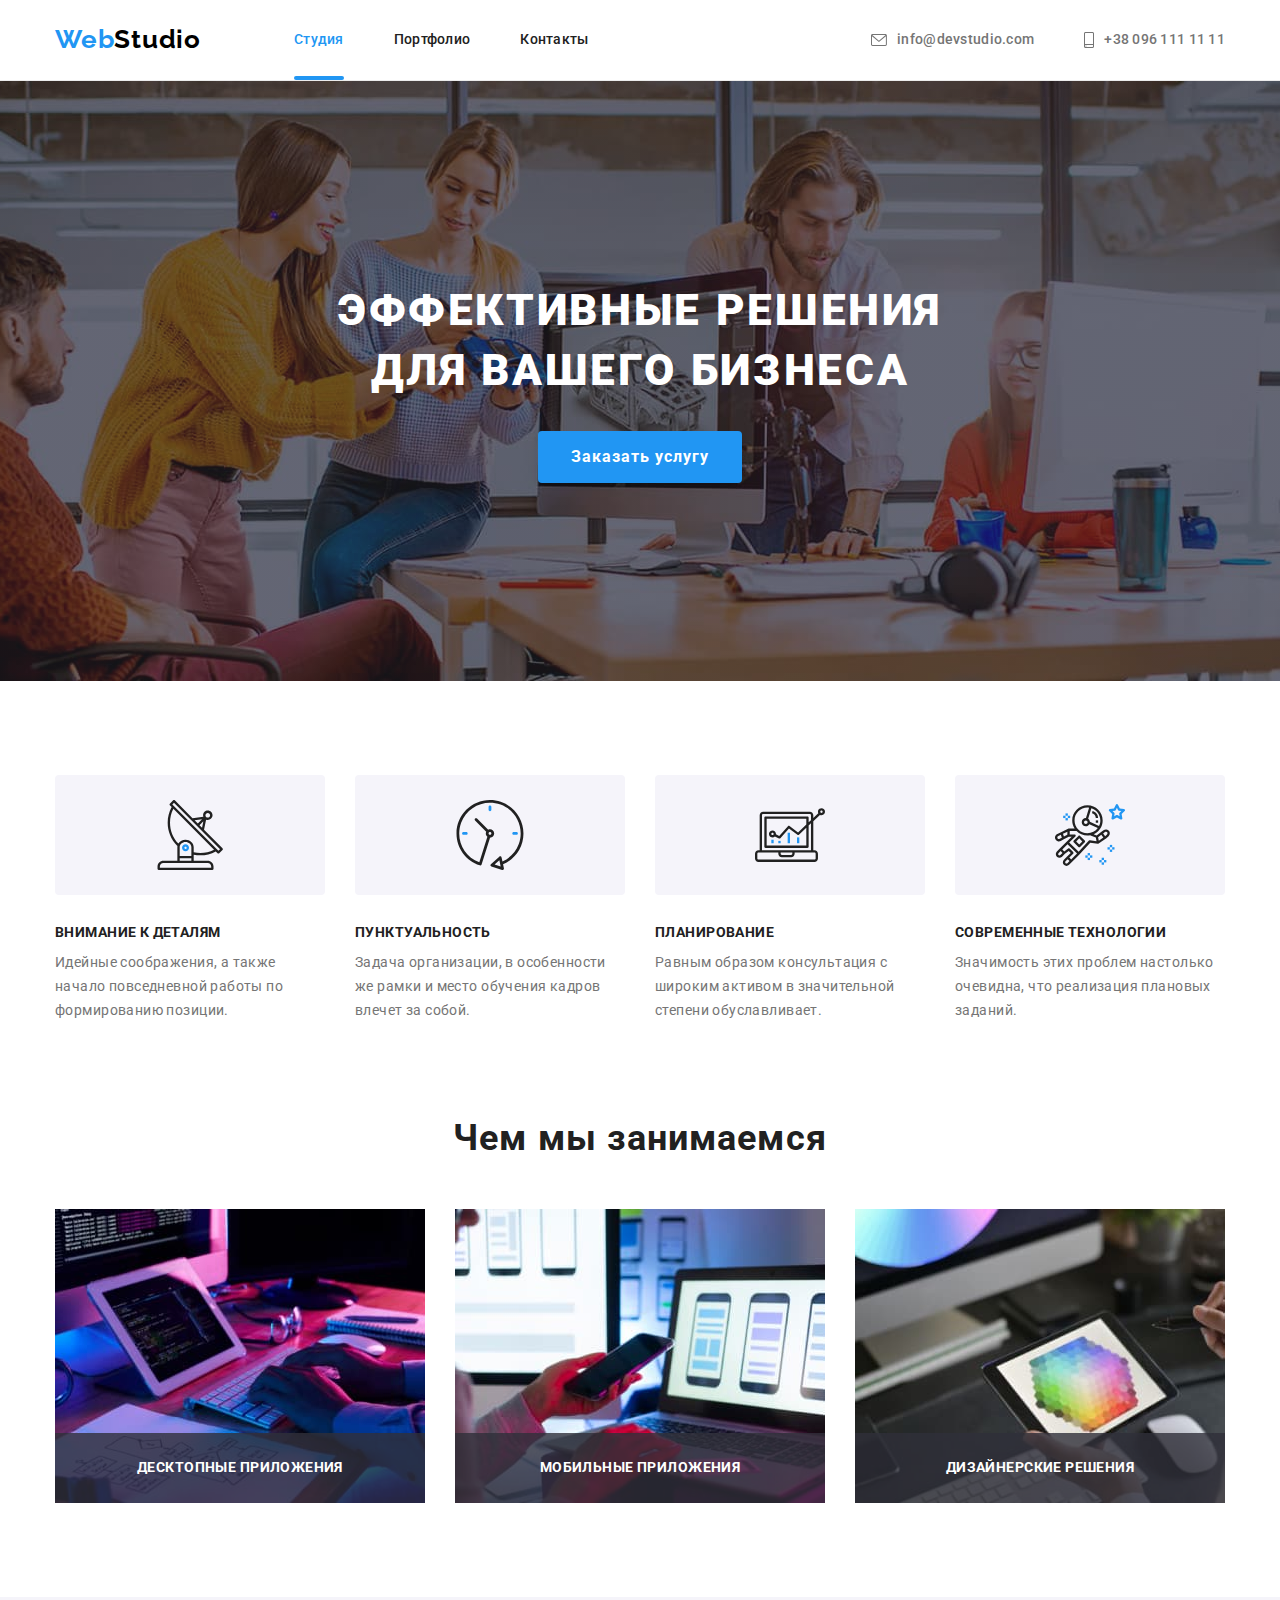
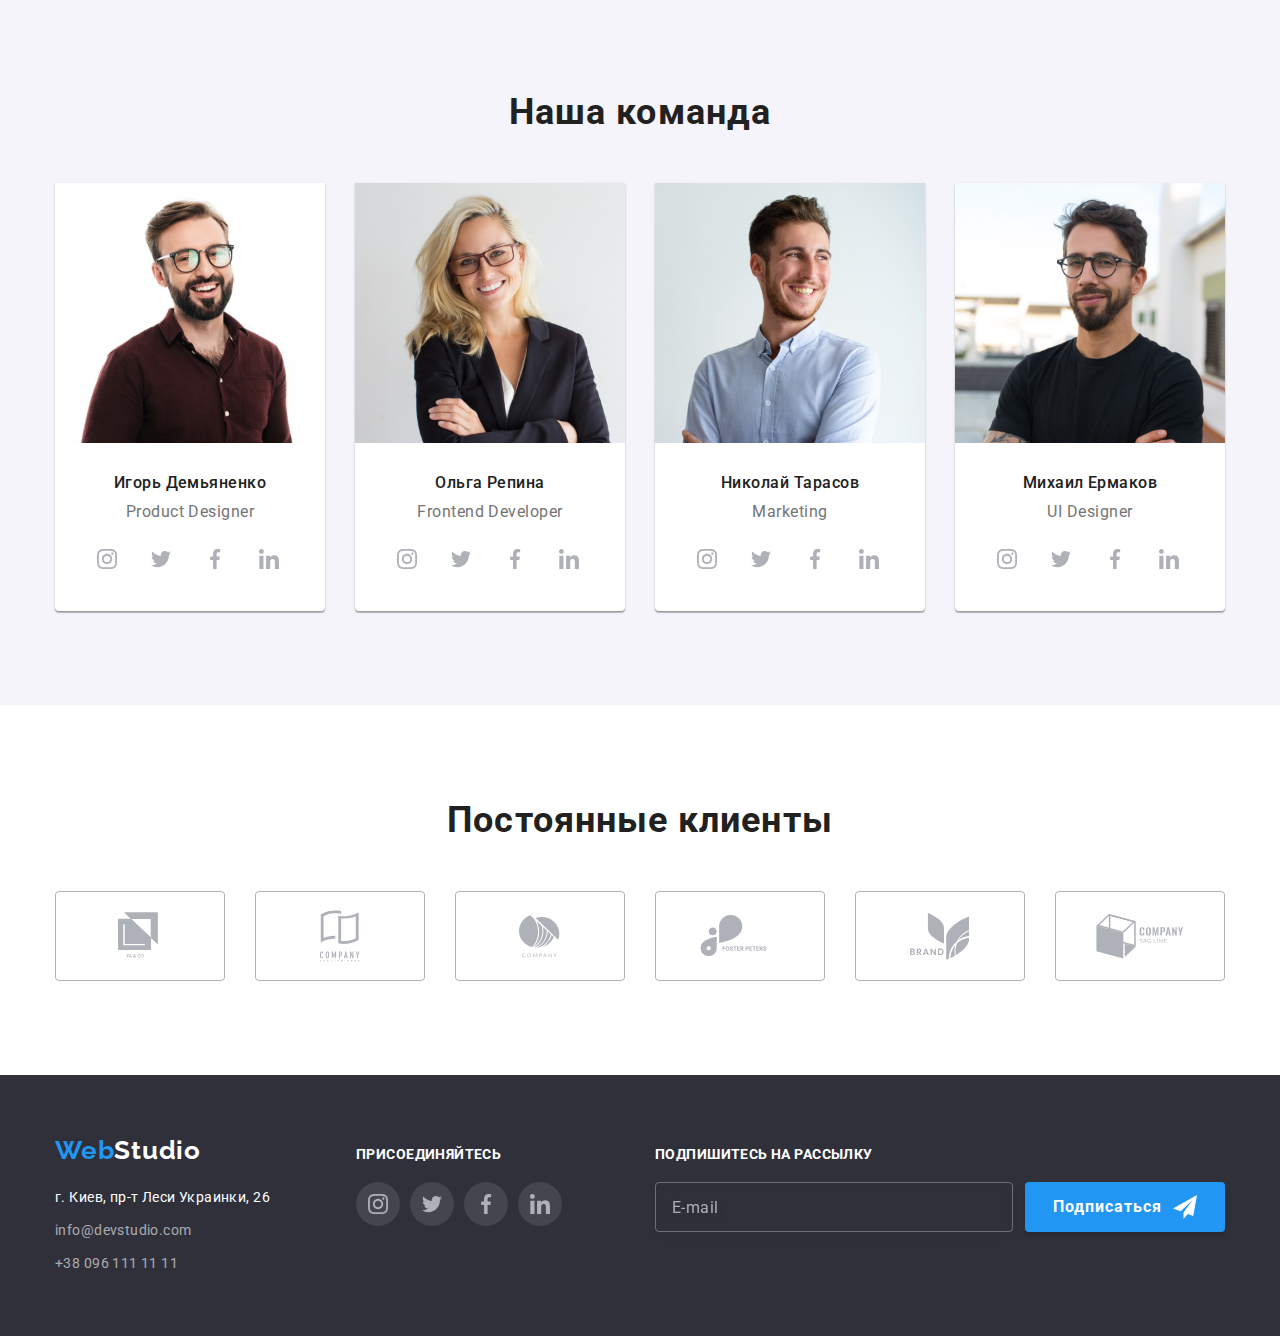
==== commit c1e29c80: "add markup to the modal form" ====
--- a/index.html
+++ b/index.html
@@ -536,11 +536,68 @@
     <!-- Modal window -->
     <div class="backdrop is-hidden" data-modal>
       <div class="modal">
-        <button class="button" data-modal-close>
+        <button class="button-close" data-modal-close>
           <svg class="icon-close" width="11px" height="11px">
             <use href="./images/sprite.svg#close"></use>
           </svg>
         </button>
+        <form class="form js-speaker-form">
+          <b class="form-title">Оставьте свои данные, мы вам перезвоним</b>
+
+          <label class="form-field">
+            <span class="form-label">Имя</span>
+            <input type="name" class="form-input" name="name" placeholder=" " />
+            <svg class="form-icon" width="18px" height="18px">
+              <use href="./images/sprite.svg#person"></use>
+            </svg>
+          </label>
+
+          <label class="form-field">
+            <span class="form-label">Телефон</span>
+            <input
+              type="tel"
+              class="form-input"
+              name="telephone"
+              placeholder=" "
+            />
+            <svg class="form-icon" width="18px" height="18px">
+              <use href="./images/sprite.svg#tel-form"></use>
+            </svg>
+          </label>
+
+          <label class="form-field">
+            <span class="form-label">Почта</span>
+            <input
+              type="email"
+              class="form-input"
+              name="email"
+              placeholder=" "
+            />
+            <svg class="form-icon" width="18px" height="18px">
+              <use href="./images/sprite.svg#email-form"></use>
+            </svg>
+          </label>
+
+          <label class="form-field">
+            <span class="form-label">Комментарий</span>
+            <textarea
+              class="comment"
+              name="comment"
+              placeholder="Введите текст"
+            ></textarea>
+          </label>
+
+          <label class="form-field">
+            <input type="checkbox" name="policy" />
+            <span class="form-label"
+              >Соглашаюсь с рассылкой и принимаю
+              <span class="agreement">Условия договора</span></span
+            >
+          </label>
+          <div class="button-wrapper">
+            <button class="button-send" type="submit">Отправить</button>
+          </div>
+        </form>
       </div>
     </div>
     <script src="./js/modal.js"></script>
--- a/css/style.css
+++ b/css/style.css
@@ -535,7 +535,7 @@
   padding-top: 60px;
   padding-bottom: 60px;
 
-  outline: 1px solid tomato;
+  /* outline: 1px solid tomato; */
 }
 
 .footer .adress-wrapper {
@@ -607,7 +607,7 @@
 }
 
 .subscribe-wrapper {
-  margin-left: auto;
+  margin-left: 93px;
 }
 
 .footer .form {
@@ -627,9 +627,7 @@
   filter: drop-shadow(0px 4px 4px rgba(0, 0, 0, 0.15));
 }
 
-.form-input::placeholder {
-  font-family: Roboto;
-  font-style: normal;
+.footer .form-input::placeholder {
   font-weight: 400;
   font-size: 16px;
   line-height: 1.25;
@@ -644,7 +642,7 @@
   border-color: var(--primary-accent-color);
 }
 
-.form > .button {
+.form .button {
   display: flex;
   justify-content: center;
   align-items: center;
@@ -664,6 +662,7 @@
   line-height: 1.87;
   letter-spacing: 0.06em;
 
+  border: none;
   border-radius: 4px;
   color: var(--secondary-accent-color);
   background-color: var(--primary-accent-color);
@@ -672,8 +671,8 @@
   transition: background-color 250ms cubic-bezier(0.4, 0, 0.2, 1);
 }
 
-.form > .button:hover,
-.form > .button:focus {
+.form .button:hover,
+.form .button:focus {
   cursor: pointer;
   color: var(--primary-accent-color);
   background-color: var(--secondary-accent-color);
@@ -684,8 +683,8 @@
   fill: var(--secondary-accent-color);
 }
 
-.form > .button:hover .icon-send,
-.form > .button:focus .icon-send {
+.form .button:hover .icon-send,
+.form .button:focus .icon-send {
   fill: var(--primary-accent-color);
 }
 /* Portfolio page */
@@ -893,10 +892,11 @@
   left: 50%;
 
   display: flex;
-  justify-content: flex-end;
+  justify-content: center;
+  align-items: center;
   min-width: 528px;
   min-height: 581px;
-  padding: 8px;
+  padding: 40px;
 
   background-color: var(--primary-background-color);
   box-shadow: 0px 1px 3px rgba(0, 0, 0, 0.12), 0px 1px 1px rgba(0, 0, 0, 0.14),
@@ -907,11 +907,16 @@
   transition: transform 250ms cubic-bezier(0.4, 0, 0.2, 1);
 }
 
-.modal .button {
-  display: flex;
-  display: block;
+.modal .button-close {
+  position: absolute;
+  top: 8px;
+  right: 8px;
+
+  display: flex;
+
   justify-content: center;
   align-items: center;
+
   width: 30px;
   height: 30px;
   border-radius: 50%;
@@ -924,13 +929,133 @@
   transition-timing-function: cubic-bezier(0.4, 0, 0.2, 1);
 }
 
-.modal .button:hover,
-.modal .button:focus {
+.modal .button-close:hover,
+.modal .button-close:focus {
   color: var(--primary-accent-color);
   cursor: pointer;
   border: 1px solid var(--primary-accent-color);
 }
 
-.button .icon-close {
+.button-close .icon-close {
   fill: currentColor;
 }
+
+.modal > .form {
+  display: block;
+  justify-content: center;
+  align-items: center;
+  width: 100%;
+}
+
+.form > .form-title {
+  display: block;
+  margin-bottom: 12px;
+
+  font-weight: 700;
+  font-size: 20px;
+  line-height: 1.15;
+  text-align: center;
+  letter-spacing: 0.03em;
+
+  color: var(--primary-text-color);
+}
+
+.form > .form-field:not(:last-child) {
+  margin-bottom: 10px;
+}
+
+.modal .form-field {
+  position: relative;
+  display: block;
+
+  outline: 1px solid teal;
+}
+
+.modal .form-label {
+  display: block;
+  margin-bottom: 4px;
+  font-weight: 400;
+  font-size: 12px;
+  line-height: 1.17;
+  letter-spacing: 0.01em;
+
+  color: var(--secondary-text-color);
+}
+
+.modal .form-input {
+  display: block;
+  width: 100%;
+  height: 40px;
+
+  border: 1px solid rgba(33, 33, 33, 0.2);
+  box-sizing: border-box;
+  border-radius: 4px;
+}
+
+.modal .form-icon {
+  position: absolute;
+  top: 50%;
+  left: 12px;
+}
+
+.form-field .comment {
+  display: block;
+  resize: none;
+  width: 100%;
+  height: 120px;
+
+  padding: 12px 16px;
+
+  border: 1px solid rgba(33, 33, 33, 0.2);
+  box-sizing: border-box;
+  border-radius: 4px;
+}
+
+.comment::placeholder {
+  margin: 0;
+
+  font-weight: 400;
+  font-size: 14px;
+  line-height: 1.14;
+  letter-spacing: 0.01em;
+
+  color: rgba(117, 117, 117, 0.5);
+}
+
+.button-wrapper > .button-send {
+  width: 448px;
+  display: flex;
+  display: block;
+  justify-content: center;
+  align-items: center;
+}
+
+.modal .button-send {
+  display: block;
+
+  width: 200px;
+  height: 50px;
+  padding-top: 10px;
+  padding-bottom: 10px;
+  padding-right: 55px;
+  padding-left: 55px;
+
+  font-weight: 700;
+  font-size: 16px;
+  line-height: 1.87;
+  letter-spacing: 0.06em;
+
+  border: none;
+  color: var(--secondary-accent-color);
+  background-color: var(--primary-accent-color);
+  box-shadow: 0px 4px 4px rgba(0, 0, 0, 0.15);
+  border-radius: 4px;
+
+  transition: background-color 250ms cubic-bezier(0.4, 0, 0.2, 1);
+}
+.modal .button-send:hover,
+.modal .button-send:focus {
+  color: var(--primary-accent-color);
+  background-color: var(--secondary-accent-color);
+  cursor: pointer;
+}
